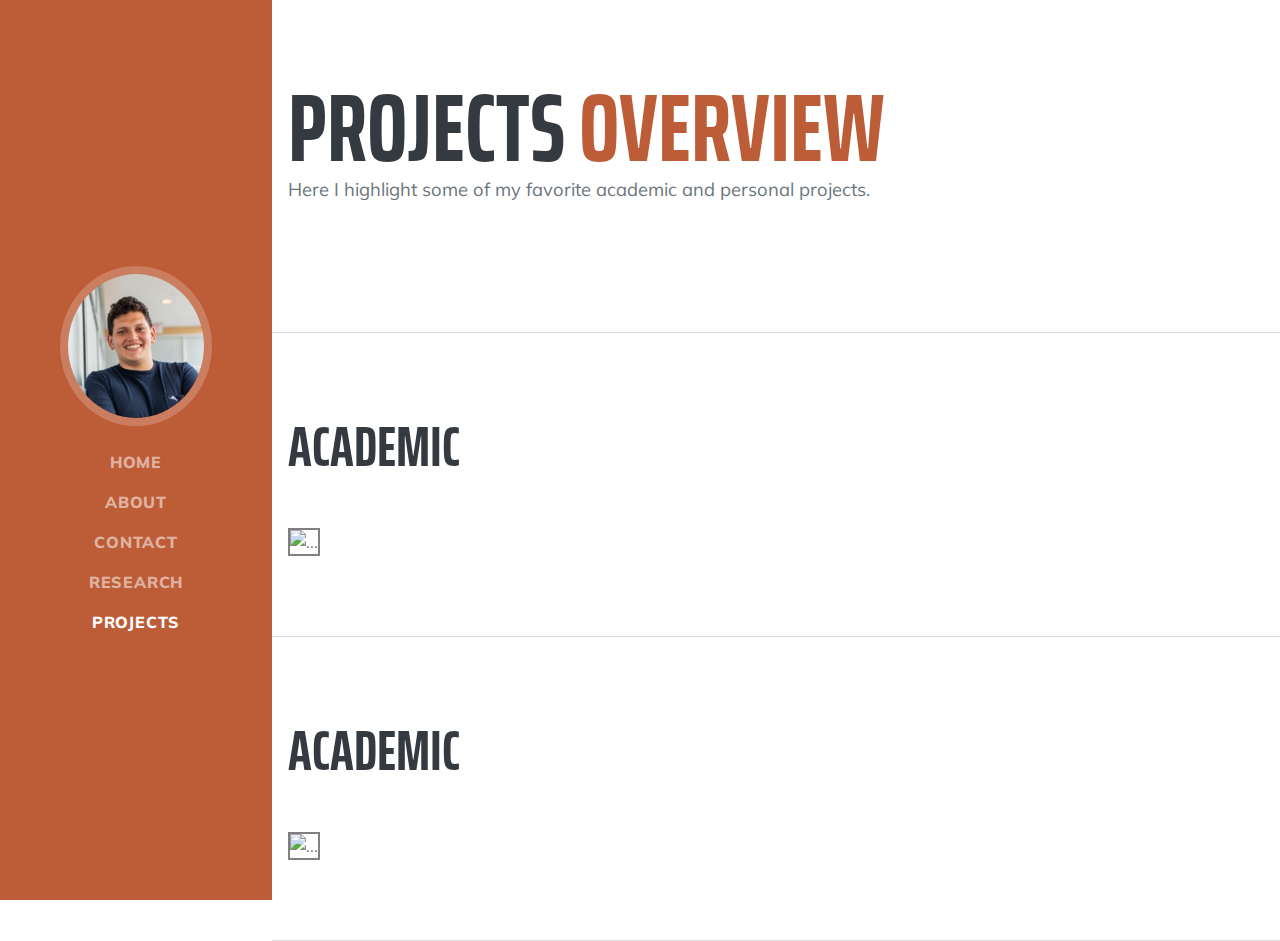
==== projects.html @ b10b7b4c "Add Projects and Images" ====
<!DOCTYPE html>
<html lang="en">
<head>
    <meta charset="UTF-8">
    <meta name="viewport" content="width=device-width, initial-scale=1.0">
    <title>Personal Website</title>
    <link rel="icon" type="image/x-icon" href="assets/img/door_icon.png" />

     <!-- Font Awesome icons (free version)-->
     <script src="https://use.fontawesome.com/releases/v6.3.0/js/all.js" crossorigin="anonymous"></script>
     <!-- Google fonts-->
     <link href="https://fonts.googleapis.com/css?family=Saira+Extra+Condensed:500,700" rel="stylesheet" type="text/css" />
     <link href="https://fonts.googleapis.com/css?family=Muli:400,400i,800,800i" rel="stylesheet" type="text/css" />
     <!-- Core theme CSS (includes Bootstrap)-->
     <link href="css/styles.css" rel="stylesheet" />
     <link href="css/my_style.css" rel="stylesheet" href="">
</head>
<body>
    <!-- Navigation-->
    <nav class="navbar navbar-expand-lg navbar-dark bg-primary fixed-top" id="sideNav">
        <a class="navbar-brand" href="#page-top">
            <span class="d-block d-lg-none">Projects</span>
            <span class="d-none d-lg-block"><img class="img-fluid img-profile rounded-circle mx-auto mb-2" src="assets/img/Puerta_small.jpg" alt="..." /></span>
        </a>
        <div class="collapse navbar-collapse">
            <ul class="navbar-nav">
                <li class="nav-item"><a class="nav-link" href="index.html#home">Home</a></li>
                <li class="nav-item"><a class="nav-link" href="index.html#about">About</a></li>
                <li class="nav-item"><a class="nav-link" href="index.html#contact">Contact</a></li>
                <li class="nav-item"><a class="nav-link" href="index.html#research">Research</a></li>
                <li class="nav-item"><a class="nav-link active" href="#top">Projects</a></li>

            </ul>
        </div>
    </nav>

    <!-- Page Content-->
    <div class="container-fluid p-0">
        <!-- Home-->
        <section class="resume-section" id="top">
            <div class="resume-section-content">
                <h1 class="mb-0">
                    Projects
                    <span class="text-primary">Overview</span>
                </h1>
                <p class="lead mb-5">  Here I highlight some of my favorite academic and personal projects.</p>
            </div>
        </section>
        <hr class="m-0" />
          <!-- Academic-->
          <section class="resume-section" id="x">
            <div class="resume-section-content">
                <h2 class="mb-5">Academic</h2>
            
            <div class=>
                <img src="assets/projects/GD_poster.png" width="400" alt="..." class="poster-img" >
            </div>
            </div>
        </section>
        <hr class="m-0" />

        <!-- Bookarts & Crochet-->
        <section class="resume-section" id="x">
            <div class="resume-section-content">
                <h2 class="mb-5">Academic</h2>
            
            <div class=>
                <img src="assets/projects/GD_poster.png" width="400" alt="..." class="poster-img" >
            </div>
            </div>
        </section>
        <hr class="m-0" />


    <script src="js/script.js" ></script>
     <!-- Bootstrap core JS-->
     <script src="https://cdn.jsdelivr.net/npm/bootstrap@5.2.3/dist/js/bootstrap.bundle.min.js"></script>
     <!-- Core theme JS-->
     <script src="js/scripts.js"></script>
</body>
</html>
---- css/my_style.css ----
/*General*/

*{
    margin: 0;
    padding:0;
}

:root {
    --bs-primary: #26599b;
    --bs-link-color: #18379a;
    --bs-link-hover-color: #974a2d;
 
  }

section.resume-section {
    display: flex;
    align-items: center;
    padding-left: 1rem;
    padding-right: 1rem;
    padding-top: 5rem;
    padding-bottom: 5rem;
    max-width: 75rem;
   
  }

div.resume-section-content{
    padding: 0;
}

.active {
  color: var(--bs-navbar-active-color);
  background-color: var(--bs-nav-tabs-link-active-bg);
  border-color: var(--bs-nav-tabs-link-active-border-color);
}

.poster-img{
    width: 400;
    border: solid 2.5px gray;
}

.logo{
    justify-self: right;
    justify-content: right;
}

.icon-wrapper{
    line-height: 20px;
}
.icon{
    vertical-align: middle;
    height: 25px;
}
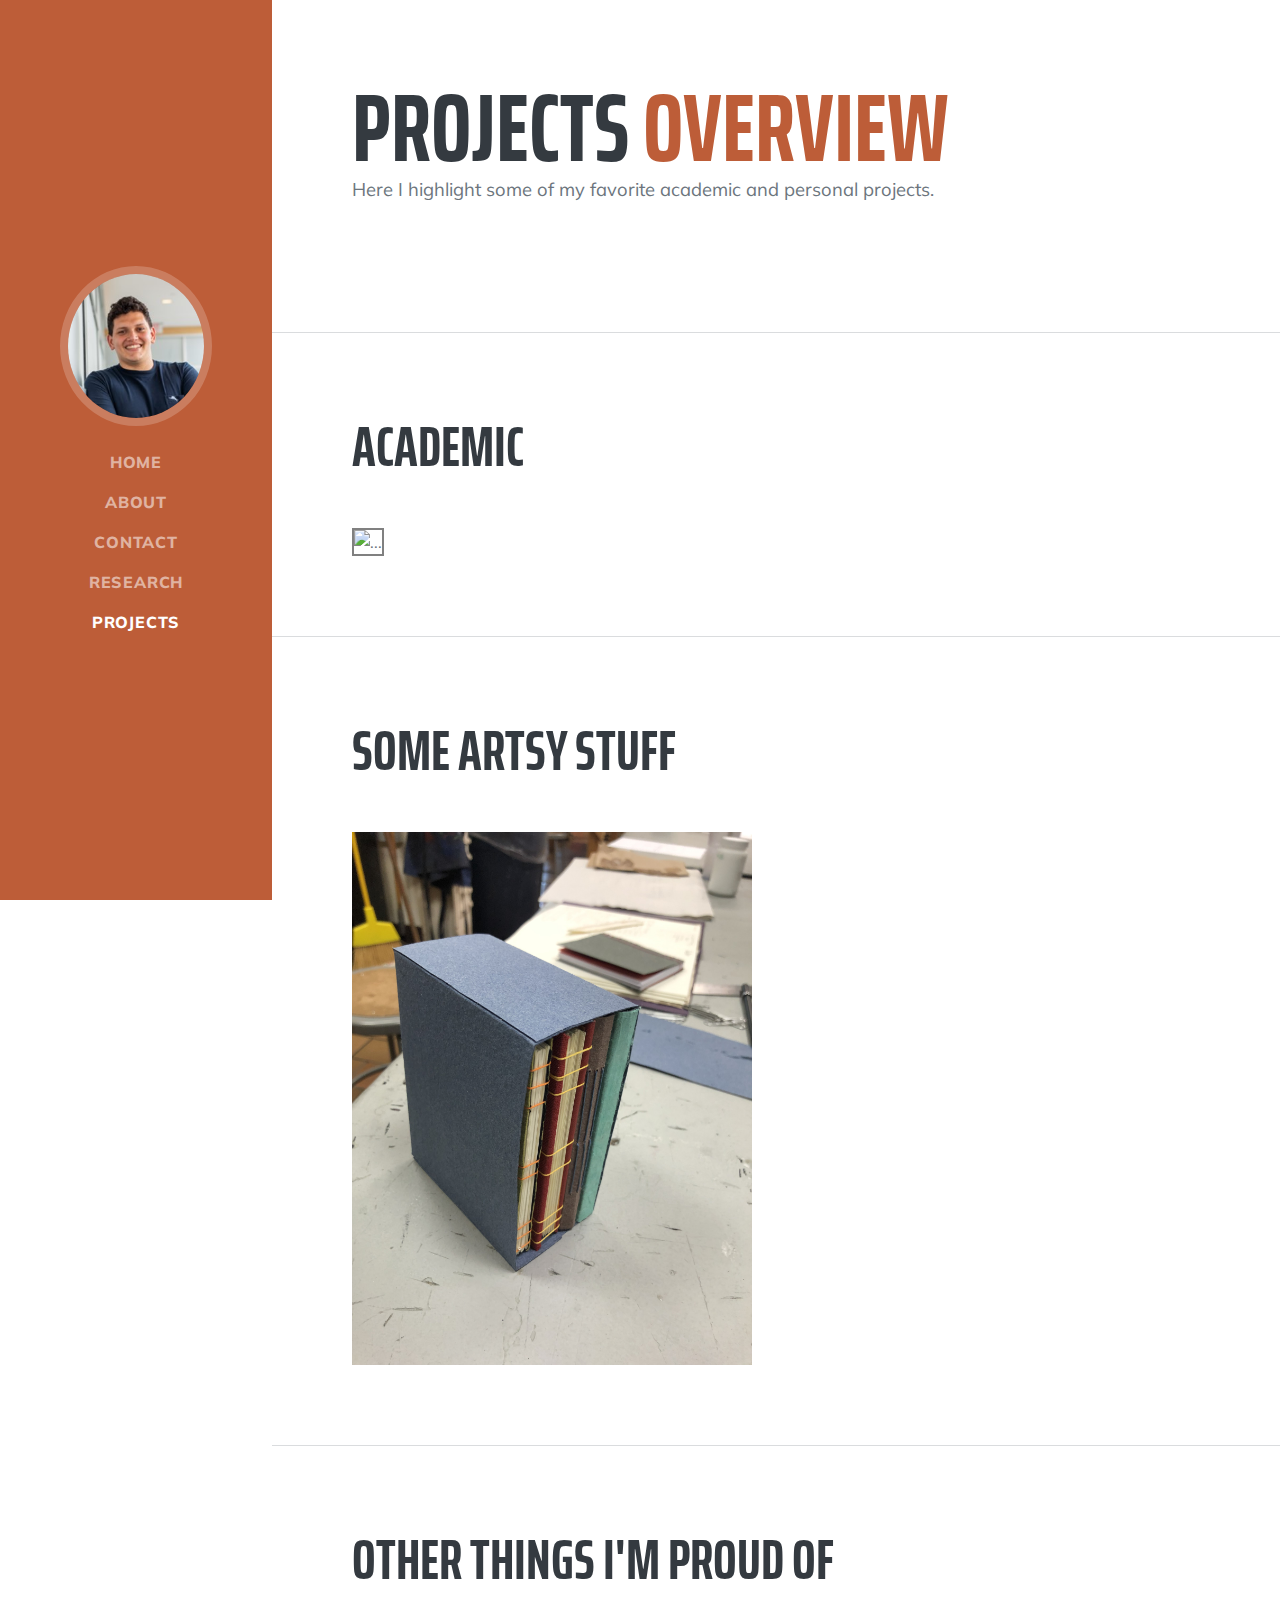
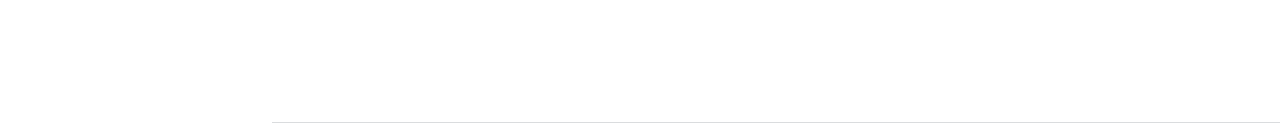
==== commit 0bf034f3: "Add decorations" ====
--- a/projects.html
+++ b/projects.html
@@ -62,14 +62,27 @@
         <!-- Bookarts & Crochet-->
         <section class="resume-section" id="x">
             <div class="resume-section-content">
-                <h2 class="mb-5">Academic</h2>
+                <h2 class="mb-5">Some Artsy Stuff</h2>
             
             <div class=>
-                <img src="assets/projects/GD_poster.png" width="400" alt="..." class="poster-img" >
+                <img src="assets/projects/books_2.jpg" width="400" alt="..."  >
             </div>
             </div>
         </section>
         <hr class="m-0" />
+
+          <!-- Other -->
+          <section class="resume-section" id="x">
+            <div class="resume-section-content">
+                <h2 class="mb-5">Other Things I'm proud of</h2>
+            
+            <div class=>
+              
+            </div>
+            </div>
+        </section>
+        <hr class="m-0" />
+
 
 
     <script src="js/script.js" ></script>
--- a/css/my_style.css
+++ b/css/my_style.css
@@ -2,29 +2,23 @@
 
 *{
     margin: 0;
-    padding:0;
 }
 
-:root {
-    --bs-primary: #26599b;
-    --bs-link-color: #18379a;
-    --bs-link-hover-color: #974a2d;
- 
-  }
 
 section.resume-section {
     display: flex;
     align-items: center;
-    padding-left: 1rem;
-    padding-right: 1rem;
-    padding-top: 5rem;
-    padding-bottom: 5rem;
-    max-width: 75rem;
-   
+    padding-left: 0rem;
+    padding-right: 0rem;
+    padding-top: 0rem;
+    padding-bottom: 5rem;   
   }
 
 div.resume-section-content{
-    padding: 0;
+    padding-left: 5rem;
+    padding-right: 5rem;
+    padding-top: 5rem;
+    max-width: 75rem;
 }
 
 .active {
@@ -39,8 +33,10 @@
 }
 
 .logo{
-    justify-self: right;
+    display: flex;
     justify-content: right;
+    align-items: center;
+    padding-right: 5rem;
 }
 
 .icon-wrapper{
@@ -49,4 +45,17 @@
 .icon{
     vertical-align: middle;
     height: 25px;
+}
+
+.jumbotron{
+    padding-top: 0;
+    background-image: url("../assets/img/cover2.png");
+    background-size: cover;
+    background-color:rgba(255, 255, 255, 0.6);
+    background-repeat: no-repeat;
+}
+
+.row{
+    padding-left: 5rem;
+    padding-top: 3rem;
 }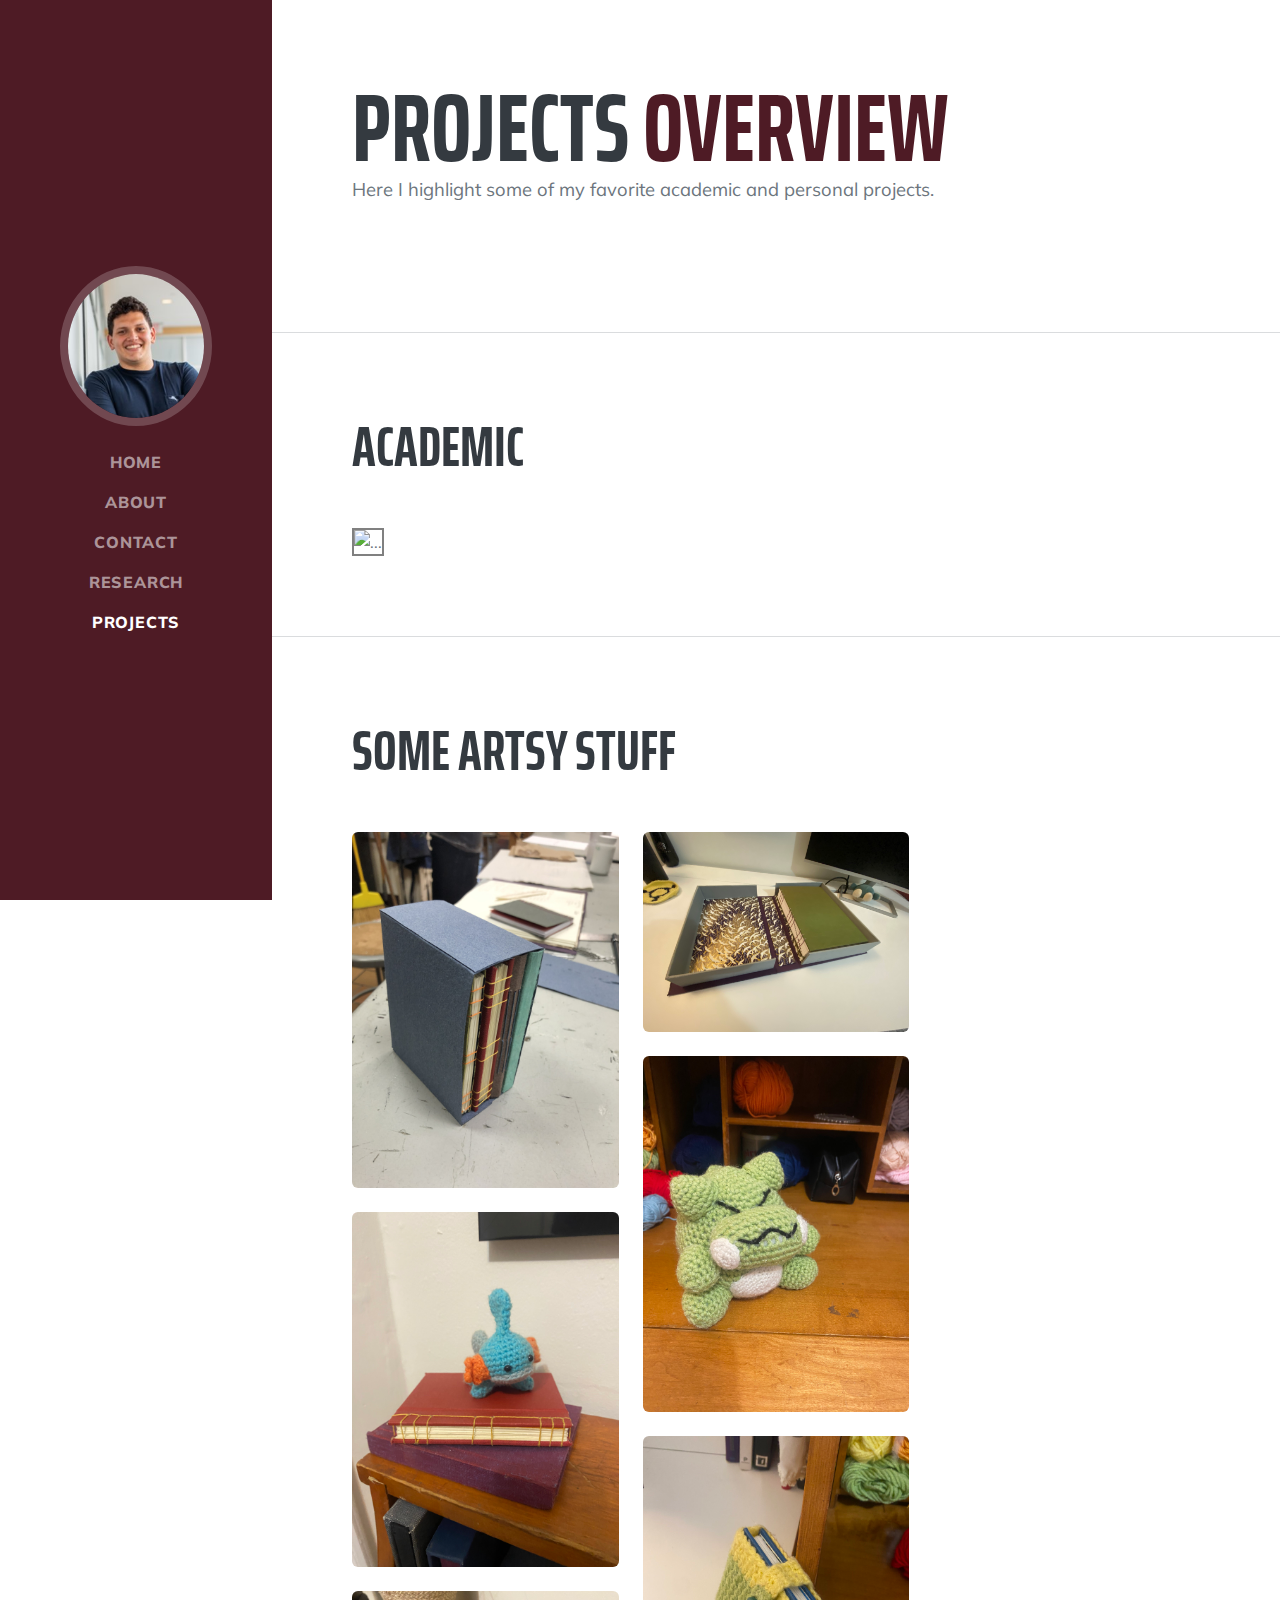
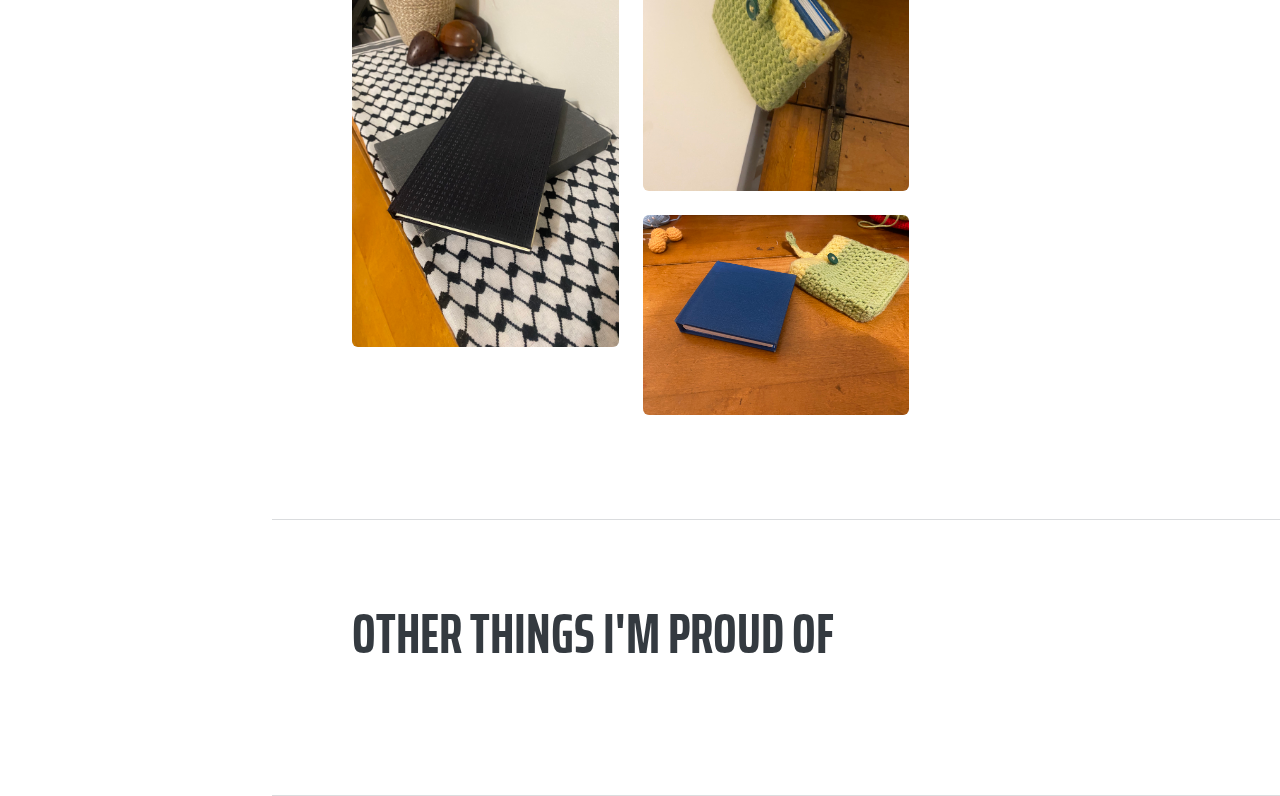
==== commit 483f6bd1: "Add Project images" ====
--- a/projects.html
+++ b/projects.html
@@ -64,9 +64,26 @@
             <div class="resume-section-content">
                 <h2 class="mb-5">Some Artsy Stuff</h2>
             
-            <div class=>
-                <img src="assets/projects/books_2.jpg" width="400" alt="..."  >
-            </div>
+                <div class="row">
+                    <div class="col-lg-4 col-md-12 mb-4 mb-lg-0">
+                        <img src="assets/projects/books_2.jpg" 
+                        class="w-100 shadow-1-strong rounded mb-4" 
+                         alt="..."  >
+                        <img src="assets/projects/IMG_5307.jpg" 
+                        class="w-100 shadow-1-strong rounded mb-4" alt="..."  >
+                        <img src="assets/projects/IMG_5308.jpg" 
+                        class="w-100 shadow-1-strong rounded mb-4" alt="..."  >
+                    </div>
+                    <div class="col-lg-4 col-md-12 mb-4 mb-lg-0">
+                        <img src="assets/projects/IMG_5309.jpg" 
+                        class="w-100 shadow-1-strong rounded mb-4" alt="..."  >
+                        <img src="assets/projects/IMG_5310.jpg"  class="w-100 shadow-1-strong rounded mb-4" alt="..."  >
+                        <img src="assets/projects/IMG_5312.jpg"  class="w-100 shadow-1-strong rounded mb-4" alt="..."  >
+                        <img src="assets/projects/IMG_5313.jpg" class="w-100 shadow-1-strong rounded mb-4" alt="..."  >
+                    </div>
+                  
+                </div>
+
             </div>
         </section>
         <hr class="m-0" />
--- a/css/my_style.css
+++ b/css/my_style.css
@@ -4,6 +4,25 @@
     margin: 0;
 }
 
+
+:root {
+
+    --bs-primary: #4e1b25;
+    --bs-secondary: #6c757d;
+    --bs-success: #198754;
+    --bs-info: #0dcaf0;
+    --bs-warning: #ffc107;
+    --bs-danger: #dc3545;
+    --bs-light: #f8f9fa;
+    --bs-dark: #212529;
+    --bs-primary-rgb:78,27,37;
+    --bs-secondary-rgb: 108, 117, 125;
+    --bs-success-rgb: 25, 135, 84;
+    --bs-link-color: #451821;
+    --bs-link-hover-color: #1e0a0e;
+    --bs-code-color: #d63384;
+    --bs-highlight-bg: #fff3cd;
+  }
 
 section.resume-section {
     display: flex;
@@ -35,8 +54,9 @@
 .logo{
     display: flex;
     justify-content: right;
-    align-items: center;
+    align-content: center;
     padding-right: 5rem;
+
 }
 
 .icon-wrapper{
@@ -47,7 +67,7 @@
     height: 25px;
 }
 
-.jumbotron{
+.coverbgimg{
     padding-top: 0;
     background-image: url("../assets/img/cover2.png");
     background-size: cover;
@@ -55,7 +75,7 @@
     background-repeat: no-repeat;
 }
 
-.row{
+.myrow{
     padding-left: 5rem;
     padding-top: 3rem;
-}+}
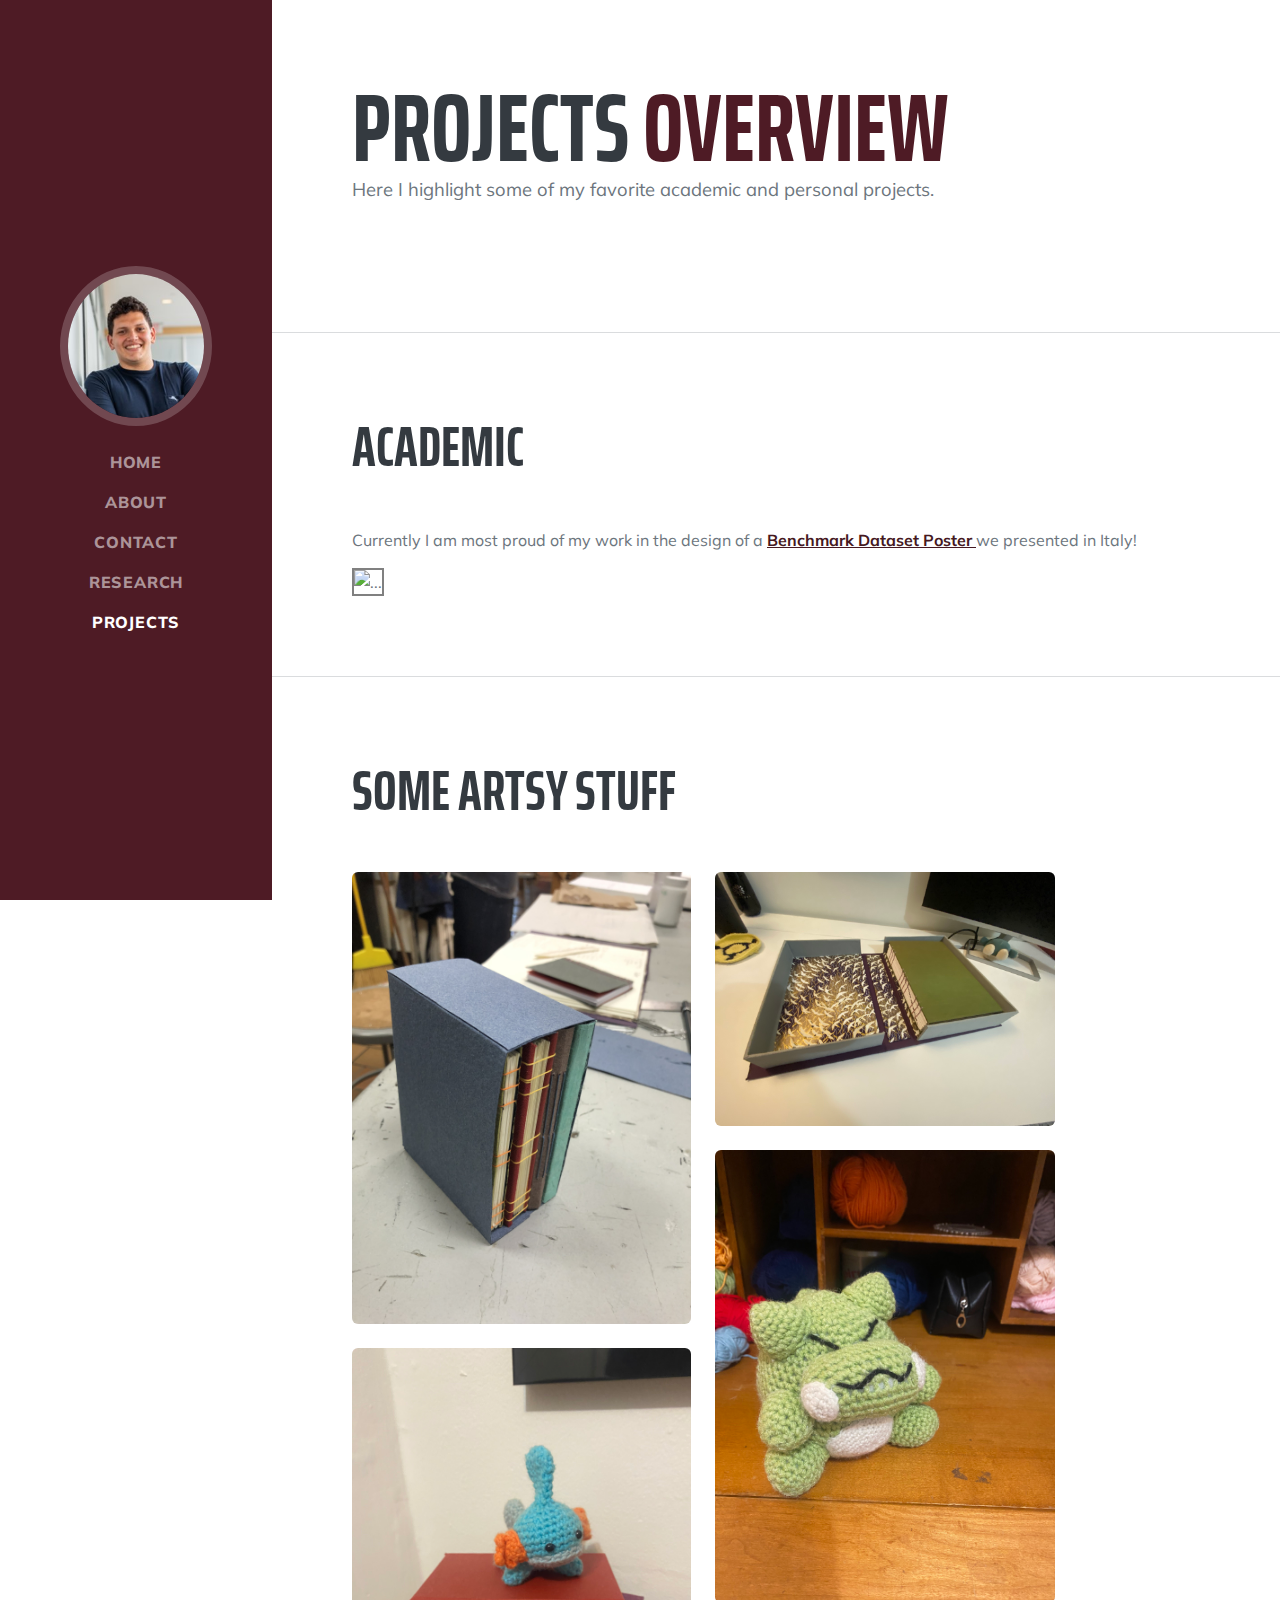
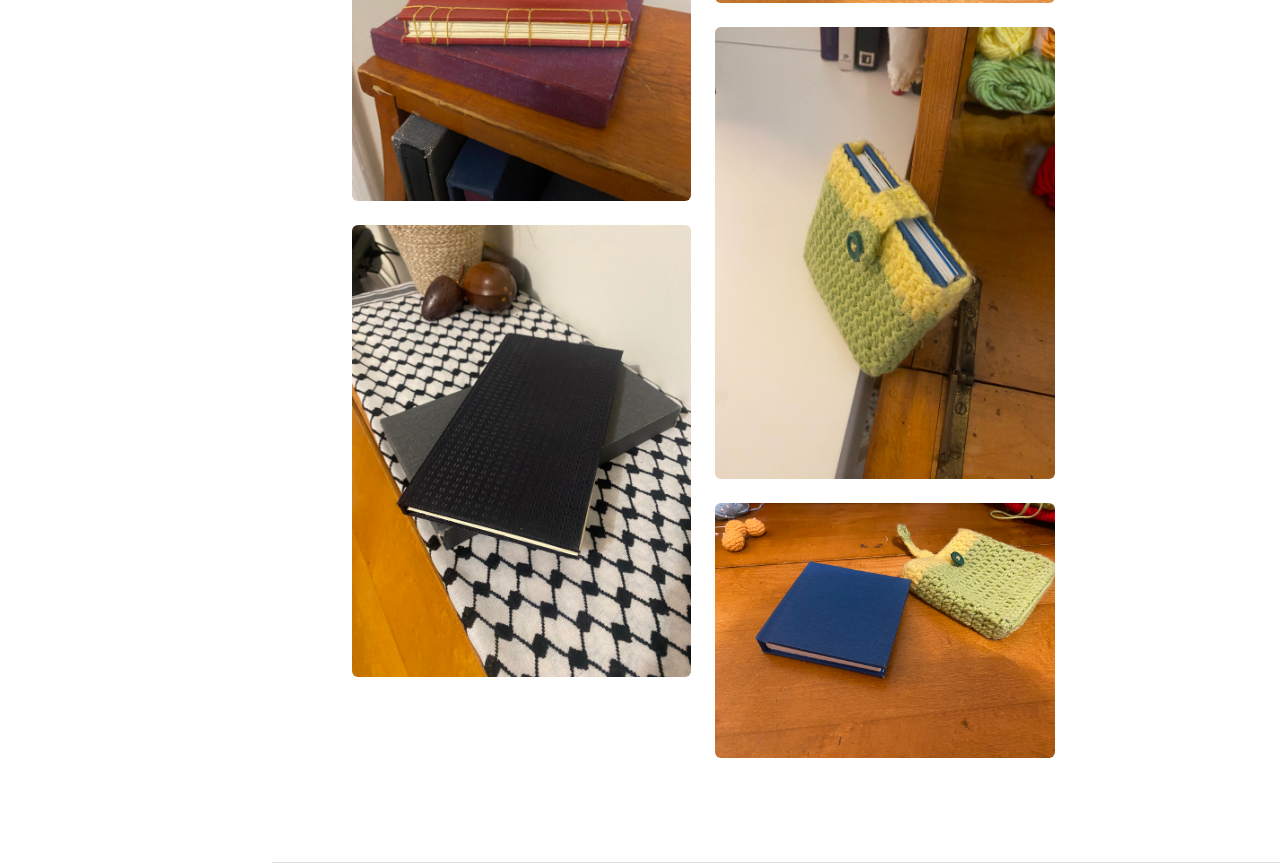
==== commit 0a0237c6: "Adjust nav bar and contact info" ====
--- a/projects.html
+++ b/projects.html
@@ -51,8 +51,16 @@
           <section class="resume-section" id="x">
             <div class="resume-section-content">
                 <h2 class="mb-5">Academic</h2>
-            
+          
             <div class=>
+                <p>
+                    Currently I am most proud of my work in the design of a 
+                <a href="https://visdunneright.github.io/gd_benchmark_sets/"> <strong>Benchmark Dataset Poster</strong> </a> 
+                we presented in Italy!
+                
+                </p>
+                
+    
                 <img src="assets/projects/GD_poster.png" width="400" alt="..." class="poster-img" >
             </div>
             </div>
@@ -65,7 +73,7 @@
                 <h2 class="mb-5">Some Artsy Stuff</h2>
             
                 <div class="row">
-                    <div class="col-lg-4 col-md-12 mb-4 mb-lg-0">
+                    <div class="col-lg-5 col-md-12 mb-4 mb-lg-0">
                         <img src="assets/projects/books_2.jpg" 
                         class="w-100 shadow-1-strong rounded mb-4" 
                          alt="..."  >
@@ -74,7 +82,7 @@
                         <img src="assets/projects/IMG_5308.jpg" 
                         class="w-100 shadow-1-strong rounded mb-4" alt="..."  >
                     </div>
-                    <div class="col-lg-4 col-md-12 mb-4 mb-lg-0">
+                    <div class="col-lg-5 col-md-12 mb-4 mb-lg-0">
                         <img src="assets/projects/IMG_5309.jpg" 
                         class="w-100 shadow-1-strong rounded mb-4" alt="..."  >
                         <img src="assets/projects/IMG_5310.jpg"  class="w-100 shadow-1-strong rounded mb-4" alt="..."  >
@@ -88,19 +96,6 @@
         </section>
         <hr class="m-0" />
 
-          <!-- Other -->
-          <section class="resume-section" id="x">
-            <div class="resume-section-content">
-                <h2 class="mb-5">Other Things I'm proud of</h2>
-            
-            <div class=>
-              
-            </div>
-            </div>
-        </section>
-        <hr class="m-0" />
-
-
 
     <script src="js/script.js" ></script>
      <!-- Bootstrap core JS-->
--- a/css/my_style.css
+++ b/css/my_style.css
@@ -78,4 +78,5 @@
 .myrow{
     padding-left: 5rem;
     padding-top: 3rem;
+    margin-bottom:10rem;
 }
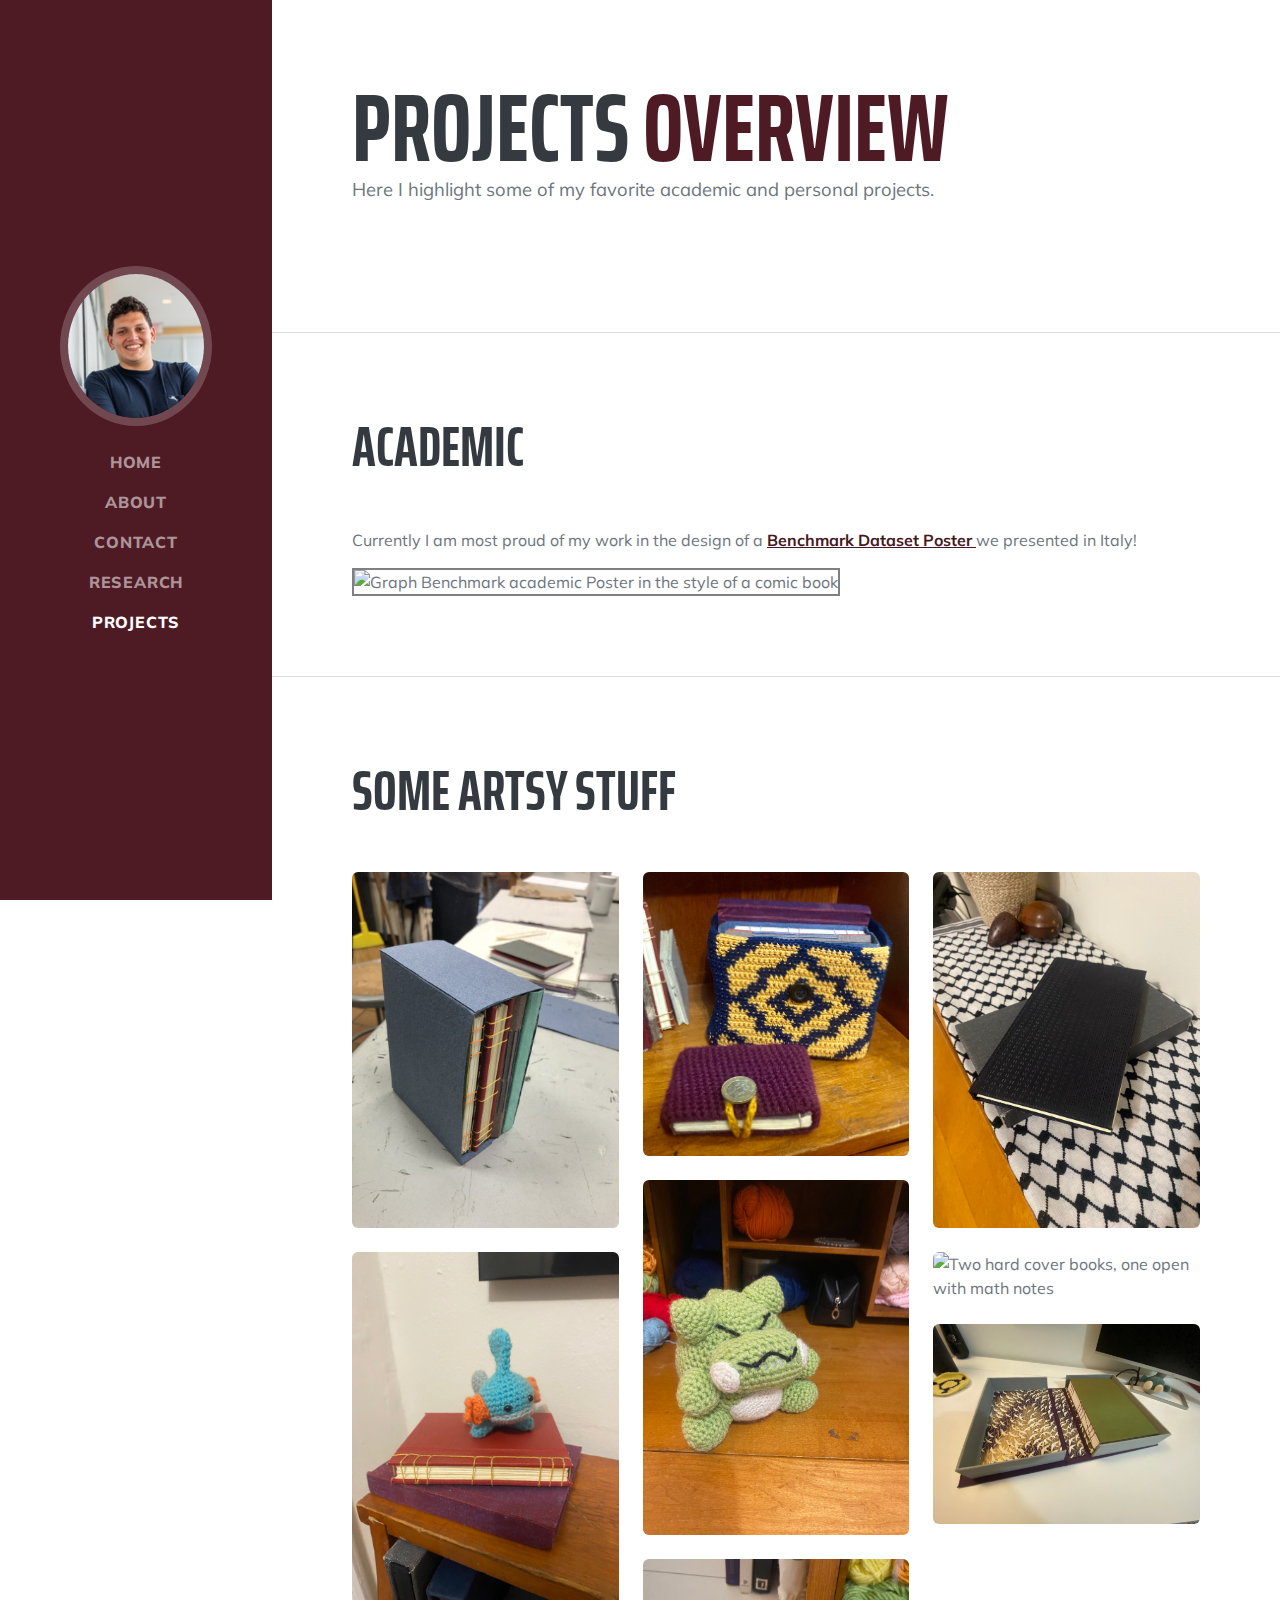
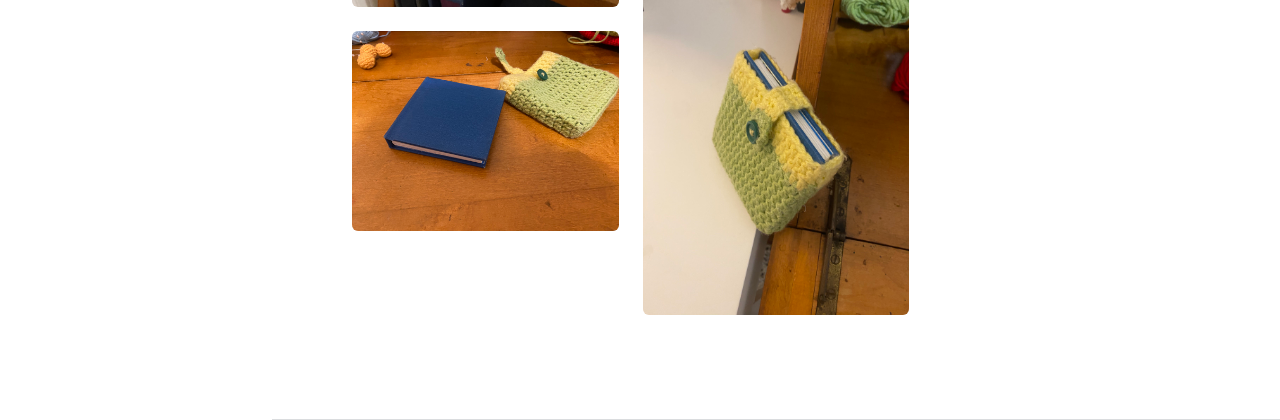
==== commit 5e3cb157: "Add Alt Text to files" ====
--- a/projects.html
+++ b/projects.html
@@ -20,7 +20,7 @@
     <nav class="navbar navbar-expand-lg navbar-dark bg-primary fixed-top" id="sideNav">
         <a class="navbar-brand" href="#page-top">
             <span class="d-block d-lg-none">Projects</span>
-            <span class="d-none d-lg-block"><img class="img-fluid img-profile rounded-circle mx-auto mb-2" src="assets/img/Puerta_small.jpg" alt="..." /></span>
+            <span class="d-none d-lg-block"><img class="img-fluid img-profile rounded-circle mx-auto mb-2" src="assets/img/Puerta_small.jpg" alt="A headshot photo of Eduardo smiling" /></span>
         </a>
         <div class="collapse navbar-collapse">
             <ul class="navbar-nav">
@@ -57,11 +57,10 @@
                     Currently I am most proud of my work in the design of a 
                 <a href="https://visdunneright.github.io/gd_benchmark_sets/"> <strong>Benchmark Dataset Poster</strong> </a> 
                 we presented in Italy!
-                
                 </p>
                 
     
-                <img src="assets/projects/GD_poster.png" width="400" alt="..." class="poster-img" >
+                <img src="assets/projects/GD_poster.png" width="400" alt="Graph Benchmark academic Poster in the style of a comic book" class="poster-img" >
             </div>
             </div>
         </section>
@@ -73,21 +72,22 @@
                 <h2 class="mb-5">Some Artsy Stuff</h2>
             
                 <div class="row">
-                    <div class="col-lg-5 col-md-12 mb-4 mb-lg-0">
+                    <div class="col-lg-4 col-md-12 mb-4 mb-lg-0">
                         <img src="assets/projects/books_2.jpg" 
-                        class="w-100 shadow-1-strong rounded mb-4" 
-                         alt="..."  >
-                        <img src="assets/projects/IMG_5307.jpg" 
-                        class="w-100 shadow-1-strong rounded mb-4" alt="..."  >
-                        <img src="assets/projects/IMG_5308.jpg" 
-                        class="w-100 shadow-1-strong rounded mb-4" alt="..."  >
+                        class="w-100 shadow-1-strong rounded mb-4" alt="A handmade paper case for books with books inside"  >
+                        <img src="assets/projects/IMG_5307.jpg" class="w-100 shadow-1-strong rounded mb-4" alt="Two stacked books and a crochet stuffed toy"  >
+                        <img src="assets/projects/IMG_5313.jpg" class="w-100 shadow-1-strong rounded mb-4" alt="A hard cover book next to a crochet cover" >
                     </div>
-                    <div class="col-lg-5 col-md-12 mb-4 mb-lg-0">
-                        <img src="assets/projects/IMG_5309.jpg" 
-                        class="w-100 shadow-1-strong rounded mb-4" alt="..."  >
-                        <img src="assets/projects/IMG_5310.jpg"  class="w-100 shadow-1-strong rounded mb-4" alt="..."  >
-                        <img src="assets/projects/IMG_5312.jpg"  class="w-100 shadow-1-strong rounded mb-4" alt="..."  >
-                        <img src="assets/projects/IMG_5313.jpg" class="w-100 shadow-1-strong rounded mb-4" alt="..."  >
+                    <div class="col-lg-4 col-md-12 mb-4 mb-lg-0">
+                        <img src="assets/projects/crochet.jpg" class="w-100 shadow-1-strong rounded mb-4" alt="A crochet box with books inside behind a small book with a crochet cover"  >
+                        <img src="assets/projects/IMG_5310.jpg"  class="w-100 shadow-1-strong rounded mb-4" alt="A reptile-like crochet stuffed toy"  >
+                        <img src="assets/projects/IMG_5312.jpg"  class="w-100 shadow-1-strong rounded mb-4" alt="A book inside a crochet cover"  >           
+                    </div>
+                    <div class="col-lg-4 col-md-12 mb-4 mb-lg-0">
+                        <img src="assets/projects/IMG_5308.jpg" class="w-100 shadow-1-strong rounded mb-4" alt="A hard case cover book on top of book box"  >
+                       
+                        <img src="assets/projects/books.jpg" class="w-100 shadow-1-strong rounded mb-4" alt="Two hard cover books, one open with math notes"  >
+                        <img src="assets/projects/IMG_5309.jpg"  class="w-100 shadow-1-strong rounded mb-4" alt="A clam-shell book box with a hard cover book inside"  >
                     </div>
                   
                 </div>
--- a/css/my_style.css
+++ b/css/my_style.css
@@ -1,43 +1,41 @@
 /*General*/
 
-*{
-    margin: 0;
+* {
+  margin: 0;
 }
 
-
 :root {
-
-    --bs-primary: #4e1b25;
-    --bs-secondary: #6c757d;
-    --bs-success: #198754;
-    --bs-info: #0dcaf0;
-    --bs-warning: #ffc107;
-    --bs-danger: #dc3545;
-    --bs-light: #f8f9fa;
-    --bs-dark: #212529;
-    --bs-primary-rgb:78,27,37;
-    --bs-secondary-rgb: 108, 117, 125;
-    --bs-success-rgb: 25, 135, 84;
-    --bs-link-color: #451821;
-    --bs-link-hover-color: #1e0a0e;
-    --bs-code-color: #d63384;
-    --bs-highlight-bg: #fff3cd;
-  }
+  --bs-primary: #4e1b25;
+  --bs-secondary: #6c757d;
+  --bs-success: #198754;
+  --bs-info: #0dcaf0;
+  --bs-warning: #ffc107;
+  --bs-danger: #dc3545;
+  --bs-light: #f8f9fa;
+  --bs-dark: #212529;
+  --bs-primary-rgb: 78, 27, 37;
+  --bs-secondary-rgb: 108, 117, 125;
+  --bs-success-rgb: 25, 135, 84;
+  --bs-link-color: #451821;
+  --bs-link-hover-color: #1e0a0e;
+  --bs-code-color: #d63384;
+  --bs-highlight-bg: #fff3cd;
+}
 
 section.resume-section {
-    display: flex;
-    align-items: center;
-    padding-left: 0rem;
-    padding-right: 0rem;
-    padding-top: 0rem;
-    padding-bottom: 5rem;   
-  }
+  display: flex;
+  align-items: center;
+  padding-left: 0rem;
+  padding-right: 0rem;
+  padding-top: 0rem;
+  padding-bottom: 5rem;
+}
 
-div.resume-section-content{
-    padding-left: 5rem;
-    padding-right: 5rem;
-    padding-top: 5rem;
-    max-width: 75rem;
+div.resume-section-content {
+  padding-left: 5rem;
+  padding-right: 5rem;
+  padding-top: 5rem;
+  max-width: 75rem;
 }
 
 .active {
@@ -46,37 +44,40 @@
   border-color: var(--bs-nav-tabs-link-active-border-color);
 }
 
-.poster-img{
-    width: 400;
-    border: solid 2.5px gray;
+.poster-img {
+  width: 400;
+  border: solid 2.5px gray;
 }
 
-.logo{
-    display: flex;
-    justify-content: right;
-    align-content: center;
-    padding-right: 5rem;
-
+.logo {
+  display: flex;
+  justify-content: right;
+  align-content: center;
+  padding-right: 5rem;
 }
 
-.icon-wrapper{
-    line-height: 20px;
+.icon-wrapper {
+  line-height: 20px;
 }
-.icon{
-    vertical-align: middle;
-    height: 25px;
+.icon {
+  vertical-align: middle;
+  height: 25px;
 }
 
-.coverbgimg{
-    padding-top: 0;
-    background-image: url("../assets/img/cover2.png");
-    background-size: cover;
-    background-color:rgba(255, 255, 255, 0.6);
-    background-repeat: no-repeat;
+.coverbgimg {
+  padding-top: 0;
+  background-image: url("../assets/img/cover2.png");
+  background-size: cover;
+  background-color: rgba(255, 255, 255, 0.6);
+  background-repeat: no-repeat;
 }
 
-.myrow{
-    padding-left: 5rem;
-    padding-top: 3rem;
-    margin-bottom:10rem;
+.myrow {
+  padding-left: 5rem;
+  padding-top: 3rem;
+  margin-bottom: 10rem;
 }
+
+.stickfig {
+  opacity: 0;
+}
